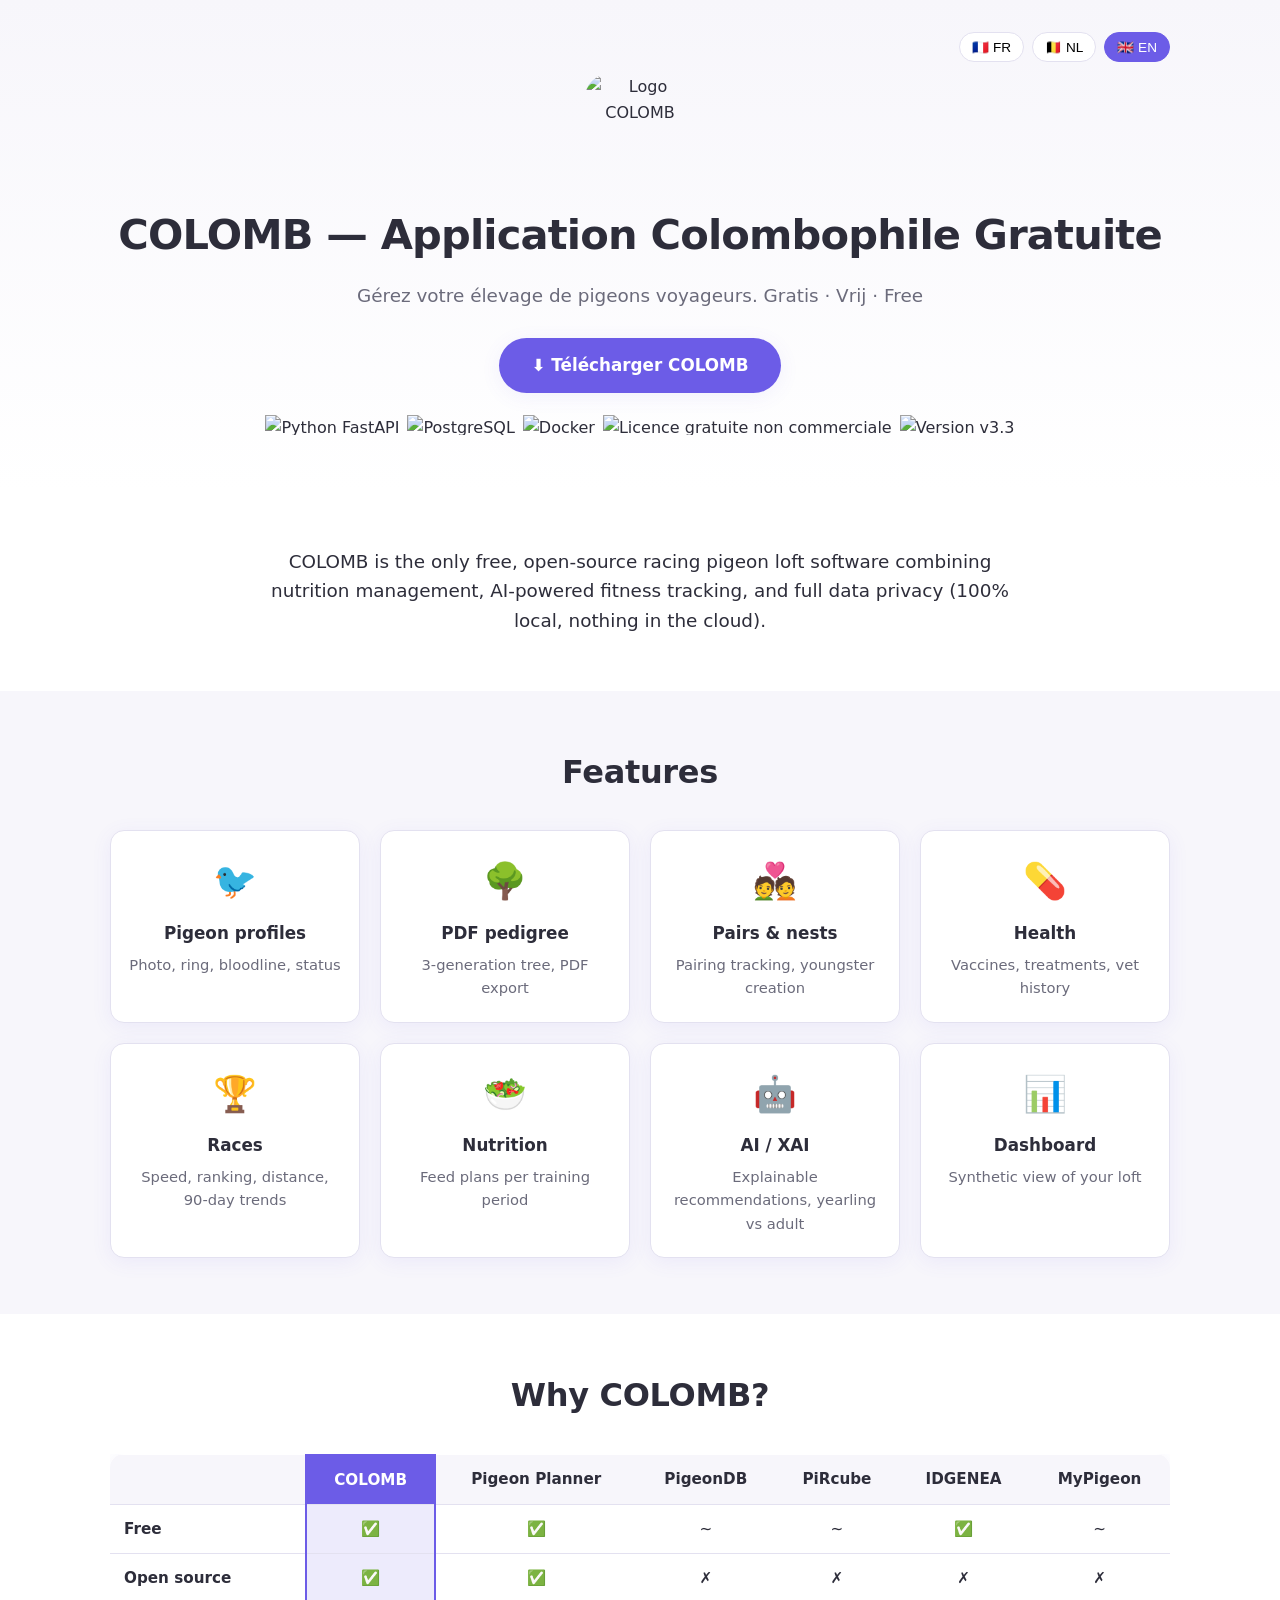
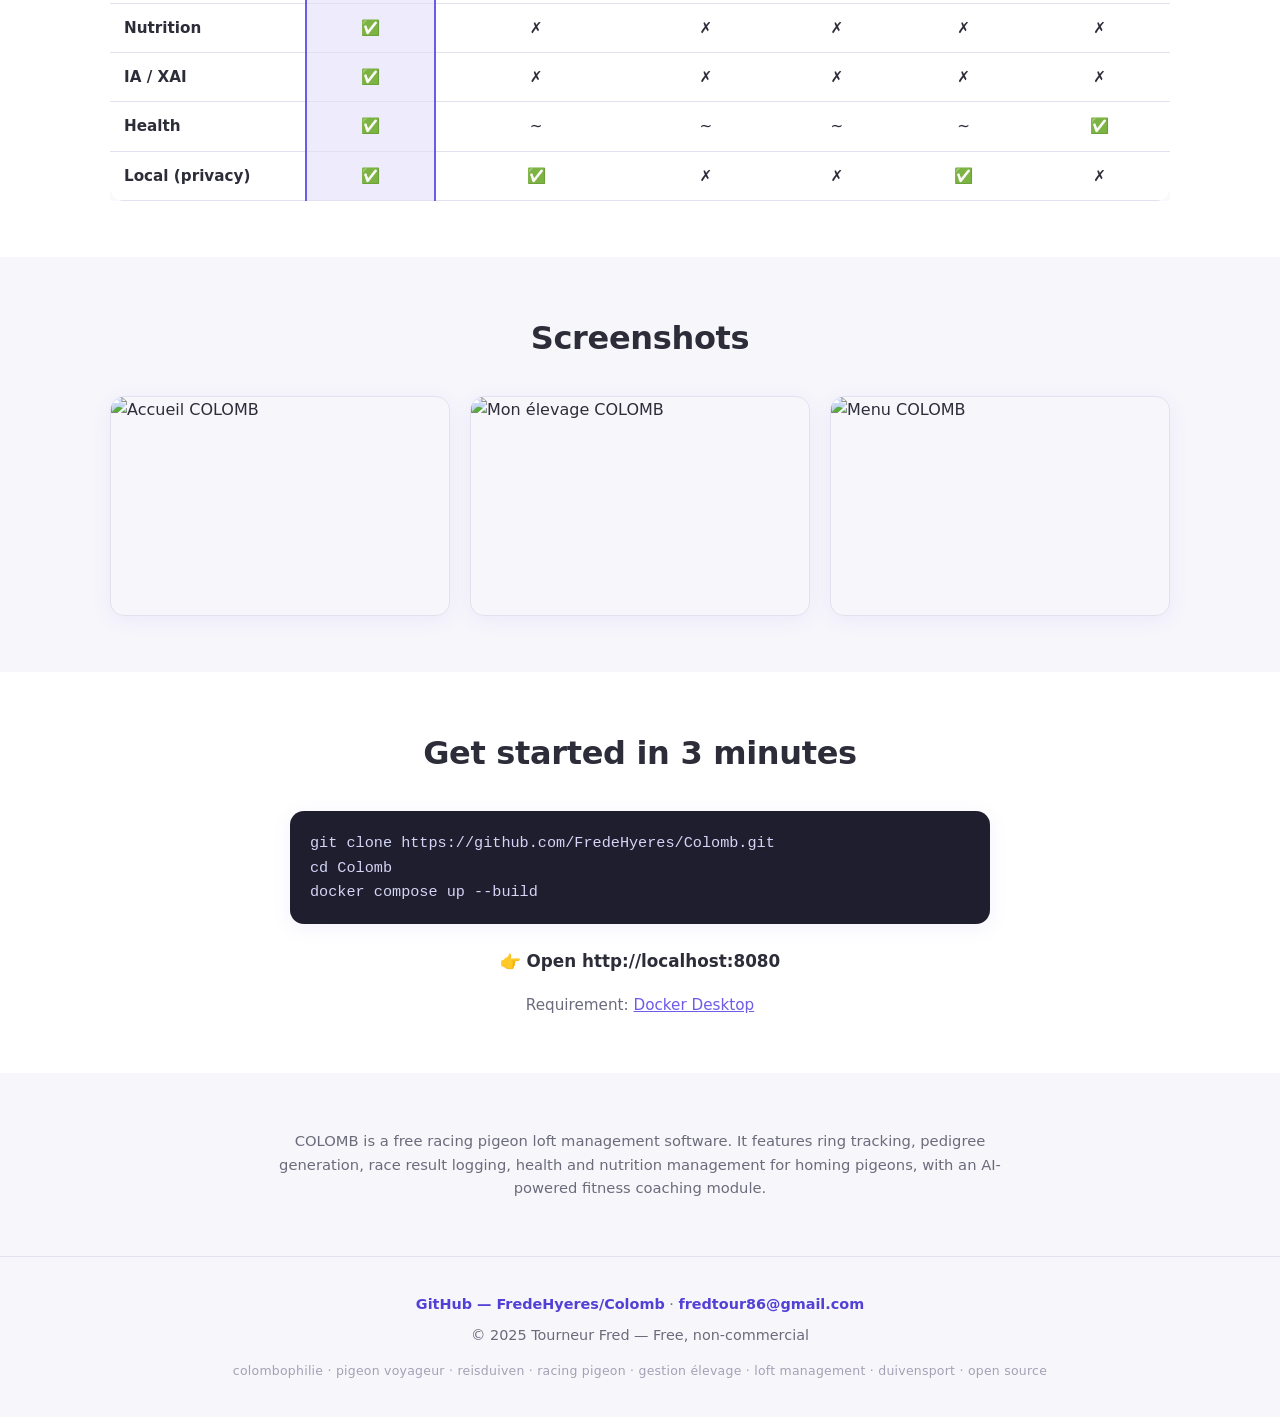
==== docs/index.html @ f49ac6cc "fix: renommer Docs/ en docs/ (requis par GitHub Pages, casse sensible)" ====
<!DOCTYPE html>
<html lang="fr">
<head>
  <meta charset="UTF-8">
  <meta name="viewport" content="width=device-width, initial-scale=1.0">
  <title>COLOMB — Logiciel Colombophile Gratuit | Racing Pigeon Software</title>
  <meta name="description" content="Application web gratuite et open source pour la gestion d'un élevage de pigeons voyageurs. Pedigree, concours, santé, nutrition, IA. Gratis reisduiven software. Free racing pigeon app.">
  <meta name="keywords" content="logiciel colombophile gratuit, application pigeon voyageur, gestion élevage colombophile, pedigree pigeon voyageur, reisduiven software gratis, duivensport applicatie, racing pigeon software free, homing pigeon loft management, open source pigeon">
  <meta name="author" content="Tourneur Fred">
  <meta property="og:title" content="COLOMB — Logiciel Colombophile Gratuit">
  <meta property="og:description" content="Gérez votre élevage de pigeons voyageurs. Gratuit, open source, 100% local.">
  <meta property="og:image" content="https://raw.githubusercontent.com/FredeHyeres/Colomb/main/Images/acceuil.PNG">
  <meta property="og:url" content="https://fredehyeres.github.io/Colomb">
  <meta name="twitter:card" content="summary_large_image">
  <link rel="canonical" href="https://fredehyeres.github.io/Colomb">
  <link rel="icon" type="image/png" href="https://raw.githubusercontent.com/FredeHyeres/Colomb/main/frontend/images/Logo_Colomb.png">

  <!-- Google Analytics -->
  <script async src="https://www.googletagmanager.com/gtag/js?id=G-7S18DSNEKV"></script>
  <script>
    window.dataLayer = window.dataLayer || [];
    function gtag(){dataLayer.push(arguments);}
    gtag('js', new Date());
    gtag('config', 'G-7S18DSNEKV');
  </script>

  <style>
    :root {
      --accent: #6c5ce7;
      --accent-dark: #5341d6;
      --bg: #ffffff;
      --bg-alt: #f7f6fb;
      --text: #2d2d3a;
      --text-muted: #6b6b7b;
      --border: #e3e1f0;
      --radius: 14px;
      --max-width: 1100px;
      --shadow: 0 4px 20px rgba(108, 92, 231, 0.08);
    }

    * { box-sizing: border-box; margin: 0; padding: 0; }

    html { scroll-behavior: smooth; }

    body {
      font-family: -apple-system, BlinkMacSystemFont, "Segoe UI", system-ui, "Helvetica Neue", Arial, sans-serif;
      color: var(--text);
      background: var(--bg);
      line-height: 1.6;
    }

    img { max-width: 100%; display: block; }

    a { color: var(--accent); }

    .container {
      max-width: var(--max-width);
      margin: 0 auto;
      padding: 0 20px;
    }

    /* ===== HEADER ===== */
    header.hero {
      background: linear-gradient(180deg, var(--bg-alt) 0%, var(--bg) 100%);
      padding: 32px 0 56px;
      text-align: center;
    }

    .top-bar {
      display: flex;
      justify-content: flex-end;
      align-items: center;
      max-width: var(--max-width);
      margin: 0 auto;
      padding: 0 20px;
    }

    .lang-switch {
      display: flex;
      gap: 8px;
    }

    .lang-switch button {
      border: 1px solid var(--border);
      background: #fff;
      border-radius: 999px;
      padding: 6px 12px;
      font-size: 0.85rem;
      cursor: pointer;
      transition: all .15s ease;
    }

    .lang-switch button:hover { border-color: var(--accent); }

    .lang-switch button.active {
      background: var(--accent);
      color: #fff;
      border-color: var(--accent);
    }

    .logo {
      width: 110px;
      height: 110px;
      object-fit: contain;
      margin: 12px auto 18px;
      border-radius: 24px;
    }

    h1 {
      font-size: clamp(1.8rem, 4vw, 2.6rem);
      font-weight: 800;
      letter-spacing: -0.02em;
    }

    .subtitle {
      margin-top: 12px;
      font-size: 1.15rem;
      color: var(--text-muted);
    }

    .cta {
      display: inline-block;
      margin-top: 28px;
      background: var(--accent);
      color: #fff;
      font-weight: 700;
      font-size: 1.05rem;
      padding: 14px 32px;
      border-radius: 999px;
      text-decoration: none;
      box-shadow: var(--shadow);
      transition: transform .15s ease, background .15s ease;
    }

    .cta:hover {
      background: var(--accent-dark);
      transform: translateY(-2px);
    }

    /* ===== BADGES ===== */
    .badges {
      display: flex;
      flex-wrap: wrap;
      justify-content: center;
      gap: 8px;
      margin-top: 22px;
    }

    .badges img { height: 20px; }

    /* ===== SECTIONS ===== */
    section {
      padding: 56px 0;
    }

    section.alt { background: var(--bg-alt); }

    h2 {
      font-size: clamp(1.5rem, 3vw, 2rem);
      font-weight: 800;
      text-align: center;
      margin-bottom: 32px;
      letter-spacing: -0.01em;
    }

    /* ===== ACCROCHE ===== */
    .pitch {
      max-width: 760px;
      margin: 0 auto;
      text-align: center;
      font-size: 1.15rem;
      color: var(--text);
    }

    .lang-block { display: none; }
    .lang-block.active { display: block; }
    .lang-inline { display: none; }
    .lang-inline.active { display: inline; }

    /* ===== FEATURES GRID ===== */
    .features {
      display: grid;
      grid-template-columns: repeat(4, 1fr);
      gap: 20px;
    }

    @media (max-width: 900px) {
      .features { grid-template-columns: repeat(2, 1fr); }
    }
    @media (max-width: 540px) {
      .features { grid-template-columns: 1fr; }
    }

    .feature-card {
      background: #fff;
      border: 1px solid var(--border);
      border-radius: var(--radius);
      padding: 22px 18px;
      text-align: center;
      box-shadow: var(--shadow);
      opacity: 0;
      transform: translateY(16px);
      transition: opacity .5s ease, transform .5s ease;
    }

    .feature-card.visible {
      opacity: 1;
      transform: translateY(0);
    }

    .feature-card .icon {
      font-size: 2.2rem;
      margin-bottom: 10px;
    }

    .feature-card h3 {
      font-size: 1.05rem;
      margin-bottom: 6px;
    }

    .feature-card p {
      font-size: 0.92rem;
      color: var(--text-muted);
    }

    /* ===== COMPARISON TABLE ===== */
    .table-wrap {
      overflow-x: auto;
    }

    table.compare {
      width: 100%;
      border-collapse: collapse;
      background: #fff;
      border-radius: var(--radius);
      overflow: hidden;
      min-width: 640px;
      box-shadow: var(--shadow);
    }

    table.compare th, table.compare td {
      padding: 12px 14px;
      text-align: center;
      border-bottom: 1px solid var(--border);
      font-size: 0.95rem;
    }

    table.compare th {
      background: var(--bg-alt);
      font-weight: 700;
    }

    table.compare td:first-child, table.compare th:first-child {
      text-align: left;
      font-weight: 600;
    }

    table.compare .colomb-col {
      background: rgba(108, 92, 231, 0.12);
      font-weight: 700;
      color: var(--accent-dark);
      border-left: 2px solid var(--accent);
      border-right: 2px solid var(--accent);
    }

    table.compare th.colomb-col {
      background: var(--accent);
      color: #fff;
      border-top: 2px solid var(--accent);
    }

    /* ===== SCREENSHOTS ===== */
    .gallery {
      display: grid;
      grid-template-columns: repeat(3, 1fr);
      gap: 20px;
    }

    @media (max-width: 760px) {
      .gallery { grid-template-columns: 1fr; }
    }

    .gallery img {
      border-radius: var(--radius);
      border: 1px solid var(--border);
      box-shadow: var(--shadow);
      cursor: zoom-in;
      transition: transform .2s ease;
      width: 100%;
      height: 220px;
      object-fit: cover;
    }

    .gallery img:hover { transform: scale(1.02); }

    /* Lightbox */
    .lightbox {
      display: none;
      position: fixed;
      inset: 0;
      background: rgba(20, 18, 36, 0.85);
      z-index: 1000;
      align-items: center;
      justify-content: center;
      padding: 20px;
      cursor: zoom-out;
    }

    .lightbox.open { display: flex; }

    .lightbox img {
      max-width: 100%;
      max-height: 90vh;
      border-radius: 8px;
      box-shadow: 0 10px 40px rgba(0,0,0,0.4);
    }

    /* ===== INSTALL ===== */
    .install-steps {
      max-width: 700px;
      margin: 0 auto;
      text-align: center;
    }

    pre.code-block {
      background: #1e1e2e;
      color: #d4d4f7;
      border-radius: var(--radius);
      padding: 20px;
      font-size: 0.95rem;
      overflow-x: auto;
      text-align: left;
      margin: 24px 0;
      box-shadow: var(--shadow);
    }

    pre.code-block code { font-family: "SFMono-Regular", Consolas, "Liberation Mono", Menlo, monospace; }

    .open-link {
      font-weight: 700;
      font-size: 1.05rem;
    }

    .prereq {
      margin-top: 18px;
      color: var(--text-muted);
      font-size: 0.95rem;
    }

    /* ===== SEO TEXT ===== */
    .seo-text {
      max-width: 760px;
      margin: 0 auto;
      font-size: 0.92rem;
      color: var(--text-muted);
      text-align: center;
    }

    /* ===== FOOTER ===== */
    footer {
      background: var(--bg-alt);
      border-top: 1px solid var(--border);
      padding: 36px 0;
      text-align: center;
      font-size: 0.9rem;
      color: var(--text-muted);
    }

    footer a { color: var(--accent-dark); text-decoration: none; font-weight: 600; }
    footer a:hover { text-decoration: underline; }

    .footer-tags {
      margin-top: 14px;
      font-size: 0.78rem;
      color: #a3a1b5;
      letter-spacing: 0.02em;
    }
  </style>
</head>
<body>

  <!-- ============ HEADER ============ -->
  <header class="hero">
    <div class="top-bar">
      <div class="lang-switch" role="group" aria-label="Language selector">
        <button type="button" data-lang="fr">🇫🇷 FR</button>
        <button type="button" data-lang="nl">🇧🇪 NL</button>
        <button type="button" data-lang="en">🇬🇧 EN</button>
      </div>
    </div>

    <div class="container">
      <img class="logo" src="https://raw.githubusercontent.com/FredeHyeres/Colomb/main/frontend/images/Logo_Colomb.png" alt="Logo COLOMB">
      <h1>COLOMB — Application Colombophile Gratuite</h1>
      <p class="subtitle">Gérez votre élevage de pigeons voyageurs. Gratis · Vrij · Free</p>

      <a class="cta" href="https://github.com/FredeHyeres/Colomb" target="_blank" rel="noopener">⬇ Télécharger COLOMB</a>

      <div class="badges">
        <img src="https://img.shields.io/badge/Python-FastAPI-blue?logo=python" alt="Python FastAPI">
        <img src="https://img.shields.io/badge/Database-PostgreSQL-336791?logo=postgresql" alt="PostgreSQL">
        <img src="https://img.shields.io/badge/Deploy-Docker-2496ED?logo=docker" alt="Docker">
        <img src="https://img.shields.io/badge/Licence-Gratuit%20%7C%20Non--commercial-lightgrey" alt="Licence gratuite non commerciale">
        <img src="https://img.shields.io/badge/Version-v3.3-success" alt="Version v3.3">
      </div>
    </div>
  </header>

  <!-- ============ ACCROCHE MULTILINGUE ============ -->
  <section>
    <div class="container">
      <div class="pitch">
        <p class="lang-block active" data-lang="fr">
          COLOMB est le seul logiciel colombophile gratuit et open source à intégrer la gestion de la nutrition,
          le suivi de condition sportive par intelligence artificielle, et la protection totale de vos données
          (100% local, rien dans le cloud).
        </p>
        <p class="lang-block" data-lang="nl">
          COLOMB is de enige gratis en open-source duivensport applicatie met voedingsbeheer, AI-conditiebewaking
          en volledige databescherming (100% lokaal, niets in de cloud).
        </p>
        <p class="lang-block" data-lang="en">
          COLOMB is the only free, open-source racing pigeon loft software combining nutrition management,
          AI-powered fitness tracking, and full data privacy (100% local, nothing in the cloud).
        </p>
      </div>
    </div>
  </section>

  <!-- ============ FONCTIONNALITÉS ============ -->
  <section class="alt">
    <div class="container">
      <h2>
        <span class="lang-inline active" data-lang="fr">Fonctionnalités</span>
        <span class="lang-inline" data-lang="nl">Functies</span>
        <span class="lang-inline" data-lang="en">Features</span>
      </h2>
      <div class="features">
        <div class="feature-card">
          <div class="icon">🐦</div>
          <h3>
            <span class="lang-inline active" data-lang="fr">Fiches pigeons</span>
            <span class="lang-inline" data-lang="nl">Duivenfiches</span>
            <span class="lang-inline" data-lang="en">Pigeon profiles</span>
          </h3>
          <p>
            <span class="lang-inline active" data-lang="fr">Photo, bague, lignée, statut</span>
            <span class="lang-inline" data-lang="nl">Foto, ring, lijn, status</span>
            <span class="lang-inline" data-lang="en">Photo, ring, bloodline, status</span>
          </p>
        </div>

        <div class="feature-card">
          <div class="icon">🌳</div>
          <h3>
            <span class="lang-inline active" data-lang="fr">Pedigree PDF</span>
            <span class="lang-inline" data-lang="nl">Stamboom PDF</span>
            <span class="lang-inline" data-lang="en">PDF pedigree</span>
          </h3>
          <p>
            <span class="lang-inline active" data-lang="fr">Arbre 3 générations, export PDF</span>
            <span class="lang-inline" data-lang="nl">Stamboom 3 generaties, PDF-export</span>
            <span class="lang-inline" data-lang="en">3-generation tree, PDF export</span>
          </p>
        </div>

        <div class="feature-card">
          <div class="icon">💑</div>
          <h3>
            <span class="lang-inline active" data-lang="fr">Couples &amp; nichées</span>
            <span class="lang-inline" data-lang="nl">Koppels &amp; nesten</span>
            <span class="lang-inline" data-lang="en">Pairs &amp; nests</span>
          </h3>
          <p>
            <span class="lang-inline active" data-lang="fr">Suivi accouplements, création des jeunes</span>
            <span class="lang-inline" data-lang="nl">Koppelopvolging, jongen aanmaken</span>
            <span class="lang-inline" data-lang="en">Pairing tracking, youngster creation</span>
          </p>
        </div>

        <div class="feature-card">
          <div class="icon">💊</div>
          <h3>
            <span class="lang-inline active" data-lang="fr">Santé</span>
            <span class="lang-inline" data-lang="nl">Gezondheid</span>
            <span class="lang-inline" data-lang="en">Health</span>
          </h3>
          <p>
            <span class="lang-inline active" data-lang="fr">Vaccins, traitements, historique véto</span>
            <span class="lang-inline" data-lang="nl">Vaccinaties, behandelingen, dierenartshistoriek</span>
            <span class="lang-inline" data-lang="en">Vaccines, treatments, vet history</span>
          </p>
        </div>

        <div class="feature-card">
          <div class="icon">🏆</div>
          <h3>
            <span class="lang-inline active" data-lang="fr">Concours</span>
            <span class="lang-inline" data-lang="nl">Wedvluchten</span>
            <span class="lang-inline" data-lang="en">Races</span>
          </h3>
          <p>
            <span class="lang-inline active" data-lang="fr">Vitesse, classement, distance, tendances 90j</span>
            <span class="lang-inline" data-lang="nl">Snelheid, klassement, afstand, trends 90d</span>
            <span class="lang-inline" data-lang="en">Speed, ranking, distance, 90-day trends</span>
          </p>
        </div>

        <div class="feature-card">
          <div class="icon">🥗</div>
          <h3>
            <span class="lang-inline active" data-lang="fr">Nutrition</span>
            <span class="lang-inline" data-lang="nl">Voeding</span>
            <span class="lang-inline" data-lang="en">Nutrition</span>
          </h3>
          <p>
            <span class="lang-inline active" data-lang="fr">Plans alimentaires par période sportive</span>
            <span class="lang-inline" data-lang="nl">Voedingsschema's per sportperiode</span>
            <span class="lang-inline" data-lang="en">Feed plans per training period</span>
          </p>
        </div>

        <div class="feature-card">
          <div class="icon">🤖</div>
          <h3>
            <span class="lang-inline active" data-lang="fr">IA / XAI</span>
            <span class="lang-inline" data-lang="nl">AI / XAI</span>
            <span class="lang-inline" data-lang="en">AI / XAI</span>
          </h3>
          <p>
            <span class="lang-inline active" data-lang="fr">Recommandations expliquées, yearling vs adulte</span>
            <span class="lang-inline" data-lang="nl">Uitlegbare aanbevelingen, jaarling vs volwassen</span>
            <span class="lang-inline" data-lang="en">Explainable recommendations, yearling vs adult</span>
          </p>
        </div>

        <div class="feature-card">
          <div class="icon">📊</div>
          <h3>
            <span class="lang-inline active" data-lang="fr">Dashboard</span>
            <span class="lang-inline" data-lang="nl">Dashboard</span>
            <span class="lang-inline" data-lang="en">Dashboard</span>
          </h3>
          <p>
            <span class="lang-inline active" data-lang="fr">Vue synthétique de l'élevage</span>
            <span class="lang-inline" data-lang="nl">Overzicht van uw duiventil</span>
            <span class="lang-inline" data-lang="en">Synthetic view of your loft</span>
          </p>
        </div>
      </div>
    </div>
  </section>

  <!-- ============ TABLEAU COMPARATIF ============ -->
  <section>
    <div class="container">
      <h2>
        <span class="lang-inline active" data-lang="fr">Pourquoi COLOMB ?</span>
        <span class="lang-inline" data-lang="nl">Waarom COLOMB?</span>
        <span class="lang-inline" data-lang="en">Why COLOMB?</span>
      </h2>
      <div class="table-wrap">
        <table class="compare">
          <thead>
            <tr>
              <th></th>
              <th class="colomb-col">COLOMB</th>
              <th>Pigeon Planner</th>
              <th>PigeonDB</th>
              <th>PiRcube</th>
              <th>IDGENEA</th>
              <th>MyPigeon</th>
            </tr>
          </thead>
          <tbody>
            <tr>
              <td>
                <span class="lang-inline active" data-lang="fr">Gratuit</span>
                <span class="lang-inline" data-lang="nl">Gratis</span>
                <span class="lang-inline" data-lang="en">Free</span>
              </td>
              <td class="colomb-col">✅</td><td>✅</td><td>~</td><td>~</td><td>✅</td><td>~</td>
            </tr>
            <tr>
              <td>
                <span class="lang-inline active" data-lang="fr">Open source</span>
                <span class="lang-inline" data-lang="nl">Open source</span>
                <span class="lang-inline" data-lang="en">Open source</span>
              </td>
              <td class="colomb-col">✅</td><td>✅</td><td>✗</td><td>✗</td><td>✗</td><td>✗</td>
            </tr>
            <tr>
              <td>
                <span class="lang-inline active" data-lang="fr">Nutrition</span>
                <span class="lang-inline" data-lang="nl">Voeding</span>
                <span class="lang-inline" data-lang="en">Nutrition</span>
              </td>
              <td class="colomb-col">✅</td><td>✗</td><td>✗</td><td>✗</td><td>✗</td><td>✗</td>
            </tr>
            <tr>
              <td>IA / XAI</td>
              <td class="colomb-col">✅</td><td>✗</td><td>✗</td><td>✗</td><td>✗</td><td>✗</td>
            </tr>
            <tr>
              <td>
                <span class="lang-inline active" data-lang="fr">Santé</span>
                <span class="lang-inline" data-lang="nl">Gezondheid</span>
                <span class="lang-inline" data-lang="en">Health</span>
              </td>
              <td class="colomb-col">✅</td><td>~</td><td>~</td><td>~</td><td>~</td><td>✅</td>
            </tr>
            <tr>
              <td>
                <span class="lang-inline active" data-lang="fr">Local (vie privée)</span>
                <span class="lang-inline" data-lang="nl">Lokaal (privacy)</span>
                <span class="lang-inline" data-lang="en">Local (privacy)</span>
              </td>
              <td class="colomb-col">✅</td><td>✅</td><td>✗</td><td>✗</td><td>✅</td><td>✗</td>
            </tr>
          </tbody>
        </table>
      </div>
    </div>
  </section>

  <!-- ============ CAPTURES D'ÉCRAN ============ -->
  <section class="alt">
    <div class="container">
      <h2>
        <span class="lang-inline active" data-lang="fr">Captures d'écran</span>
        <span class="lang-inline" data-lang="nl">Schermafbeeldingen</span>
        <span class="lang-inline" data-lang="en">Screenshots</span>
      </h2>
      <div class="gallery">
        <img src="https://raw.githubusercontent.com/FredeHyeres/Colomb/main/Images/acceuil.PNG" alt="Accueil COLOMB" loading="lazy">
        <img src="https://raw.githubusercontent.com/FredeHyeres/Colomb/main/Images/mon_elevage.PNG" alt="Mon élevage COLOMB" loading="lazy">
        <img src="https://raw.githubusercontent.com/FredeHyeres/Colomb/main/Images/Menu.PNG" alt="Menu COLOMB" loading="lazy">
      </div>
    </div>
  </section>

  <div class="lightbox" id="lightbox">
    <img id="lightbox-img" src="" alt="Aperçu agrandi">
  </div>

  <!-- ============ INSTALLATION ============ -->
  <section>
    <div class="container">
      <h2>
        <span class="lang-inline active" data-lang="fr">Démarrer en 3 minutes</span>
        <span class="lang-inline" data-lang="nl">Start in 3 minuten</span>
        <span class="lang-inline" data-lang="en">Get started in 3 minutes</span>
      </h2>
      <div class="install-steps">
        <pre class="code-block"><code>git clone https://github.com/FredeHyeres/Colomb.git
cd Colomb
docker compose up --build</code></pre>

        <p class="open-link">
          <span class="lang-inline active" data-lang="fr">👉 Ouvrez http://localhost:8080</span>
          <span class="lang-inline" data-lang="nl">👉 Open http://localhost:8080</span>
          <span class="lang-inline" data-lang="en">👉 Open http://localhost:8080</span>
        </p>

        <p class="prereq">
          <span class="lang-inline active" data-lang="fr">Prérequis :</span>
          <span class="lang-inline" data-lang="nl">Vereiste:</span>
          <span class="lang-inline" data-lang="en">Requirement:</span>
          <a href="https://www.docker.com/products/docker-desktop/" target="_blank" rel="noopener">Docker Desktop</a>
        </p>
      </div>
    </div>
  </section>

  <!-- ============ SECTION SEO ============ -->
  <section class="alt">
    <div class="container">
      <p class="seo-text lang-block active" data-lang="fr">
        COLOMB est un logiciel colombophile gratuit pour la gestion d'un élevage de pigeons voyageurs.
        Il permet le suivi des bagues, la création de pedigrees, le suivi des concours colombophiles,
        la gestion de la santé et de la nutrition des pigeons voyageurs, avec un assistant intelligent
        de condition sportive.
      </p>
      <p class="seo-text lang-block" data-lang="nl">
        COLOMB is een gratis reisduiven beheerprogramma voor het beheer van een duiventil. Het biedt
        baguebeheer, stamboomgeneratie, wedvluchtopvolging, gezondheidsbeheer en voedingsplanning voor
        reisduiven, met een intelligente conditiebegeleiding.
      </p>
      <p class="seo-text lang-block" data-lang="en">
        COLOMB is a free racing pigeon loft management software. It features ring tracking, pedigree
        generation, race result logging, health and nutrition management for homing pigeons, with an
        AI-powered fitness coaching module.
      </p>
    </div>
  </section>

  <!-- ============ FOOTER ============ -->
  <footer>
    <div class="container">
      <p>
        <a href="https://github.com/FredeHyeres/Colomb" target="_blank" rel="noopener">GitHub — FredeHyeres/Colomb</a>
        ·
        <a href="mailto:fredtour86@gmail.com">fredtour86@gmail.com</a>
      </p>
      <p style="margin-top:8px;">© 2025 Tourneur Fred —
        <span class="lang-inline active" data-lang="fr">Gratuit, non commercial</span>
        <span class="lang-inline" data-lang="nl">Gratis, niet-commercieel</span>
        <span class="lang-inline" data-lang="en">Free, non-commercial</span>
      </p>
      <p class="footer-tags">
        colombophilie · pigeon voyageur · reisduiven · racing pigeon · gestion élevage · loft management · duivensport · open source
      </p>
    </div>
  </footer>

  <script>
    (function () {
      var STORAGE_KEY = 'colomb-lang';
      var supported = ['fr', 'nl', 'en'];

      function applyLang(lang) {
        if (supported.indexOf(lang) === -1) lang = 'fr';

        document.querySelectorAll('.lang-block, .lang-inline').forEach(function (el) {
          if (el.getAttribute('data-lang') === lang) {
            el.classList.add('active');
          } else {
            el.classList.remove('active');
          }
        });

        document.querySelectorAll('.lang-switch button').forEach(function (btn) {
          btn.classList.toggle('active', btn.getAttribute('data-lang') === lang);
        });

        document.documentElement.setAttribute('lang', lang);
      }

      function initLang() {
        var saved = localStorage.getItem(STORAGE_KEY);
        var browserLang = (navigator.language || 'fr').slice(0, 2);
        var lang = saved || (supported.indexOf(browserLang) !== -1 ? browserLang : 'fr');
        applyLang(lang);
      }

      document.querySelectorAll('.lang-switch button').forEach(function (btn) {
        btn.addEventListener('click', function () {
          var lang = btn.getAttribute('data-lang');
          localStorage.setItem(STORAGE_KEY, lang);
          applyLang(lang);
        });
      });

      initLang();

      // Lightbox
      var lightbox = document.getElementById('lightbox');
      var lightboxImg = document.getElementById('lightbox-img');

      document.querySelectorAll('.gallery img').forEach(function (img) {
        img.addEventListener('click', function () {
          lightboxImg.src = img.src;
          lightboxImg.alt = img.alt;
          lightbox.classList.add('open');
        });
      });

      lightbox.addEventListener('click', function () {
        lightbox.classList.remove('open');
        lightboxImg.src = '';
      });

      // Fade-in on scroll
      var observer = new IntersectionObserver(function (entries) {
        entries.forEach(function (entry) {
          if (entry.isIntersecting) {
            entry.target.classList.add('visible');
            observer.unobserve(entry.target);
          }
        });
      }, { threshold: 0.15 });

      document.querySelectorAll('.feature-card').forEach(function (card) {
        observer.observe(card);
      });
    })();
  </script>
</body>
</html>
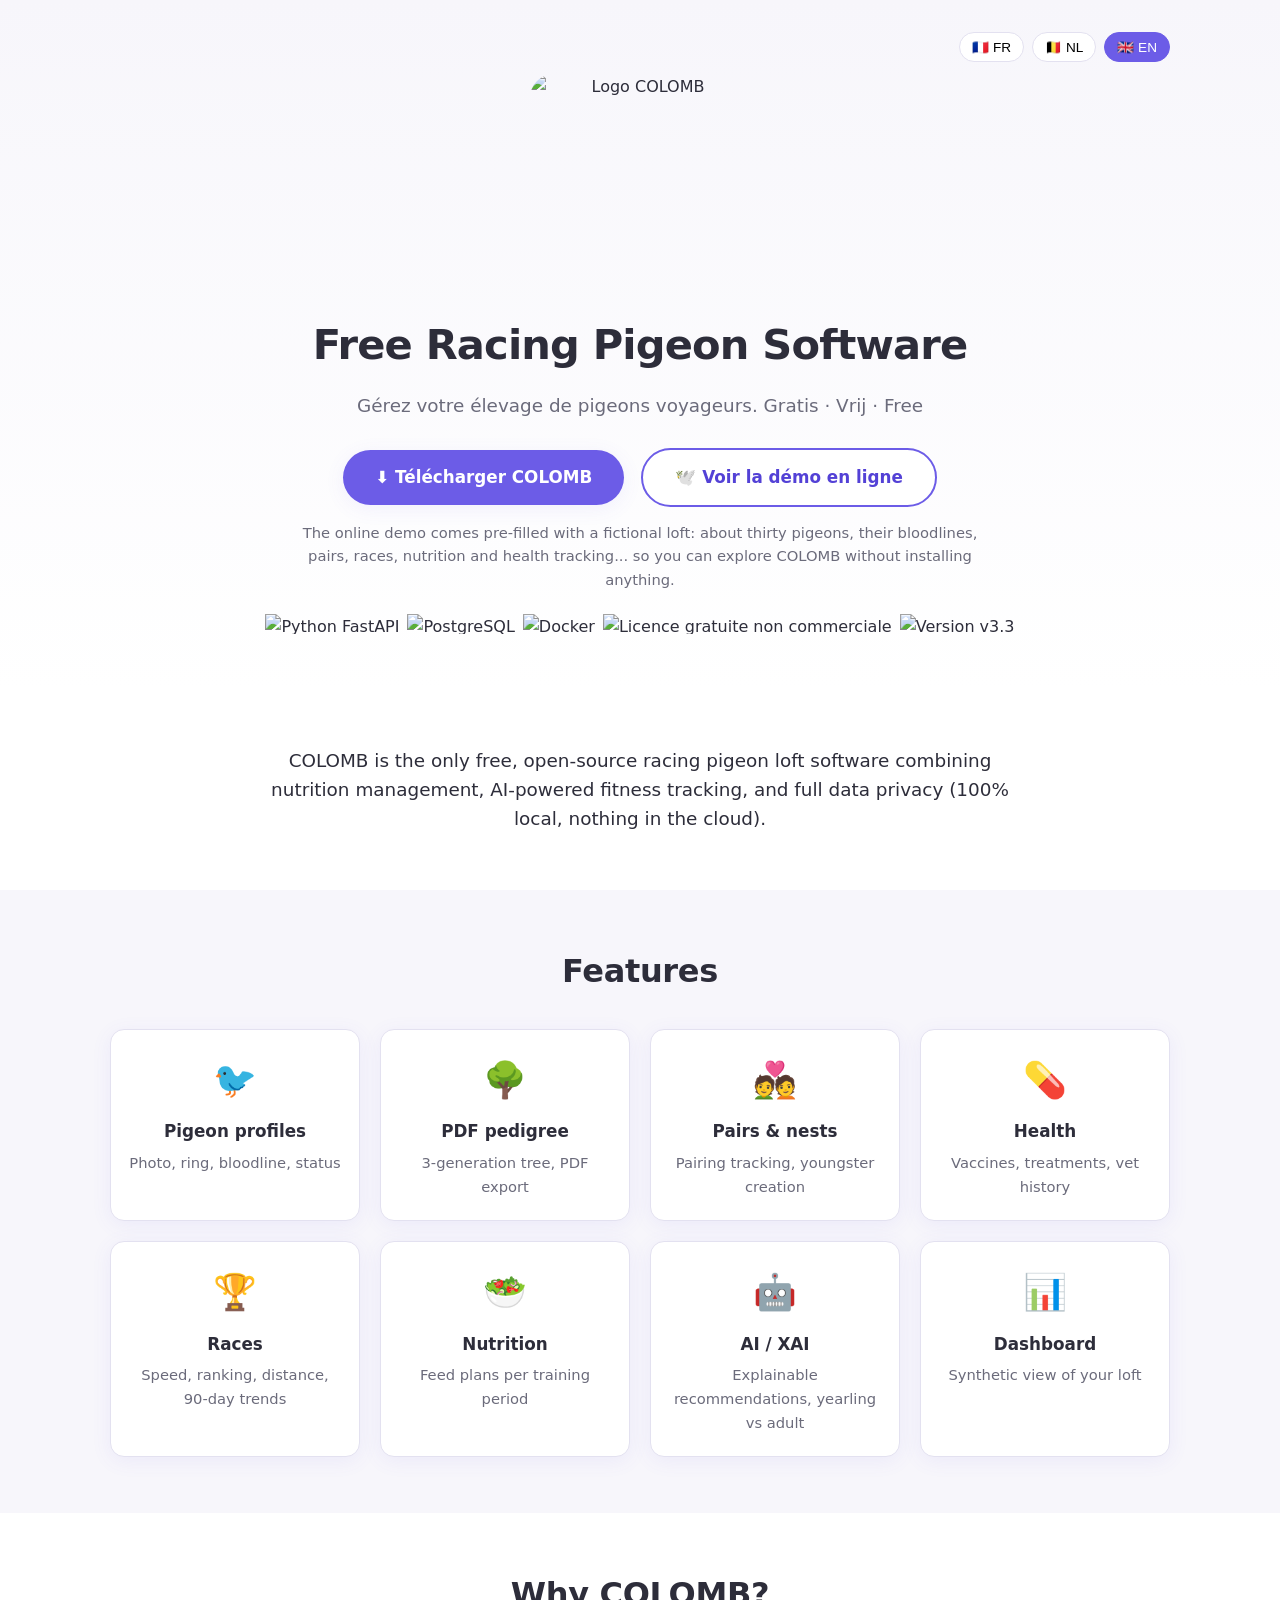
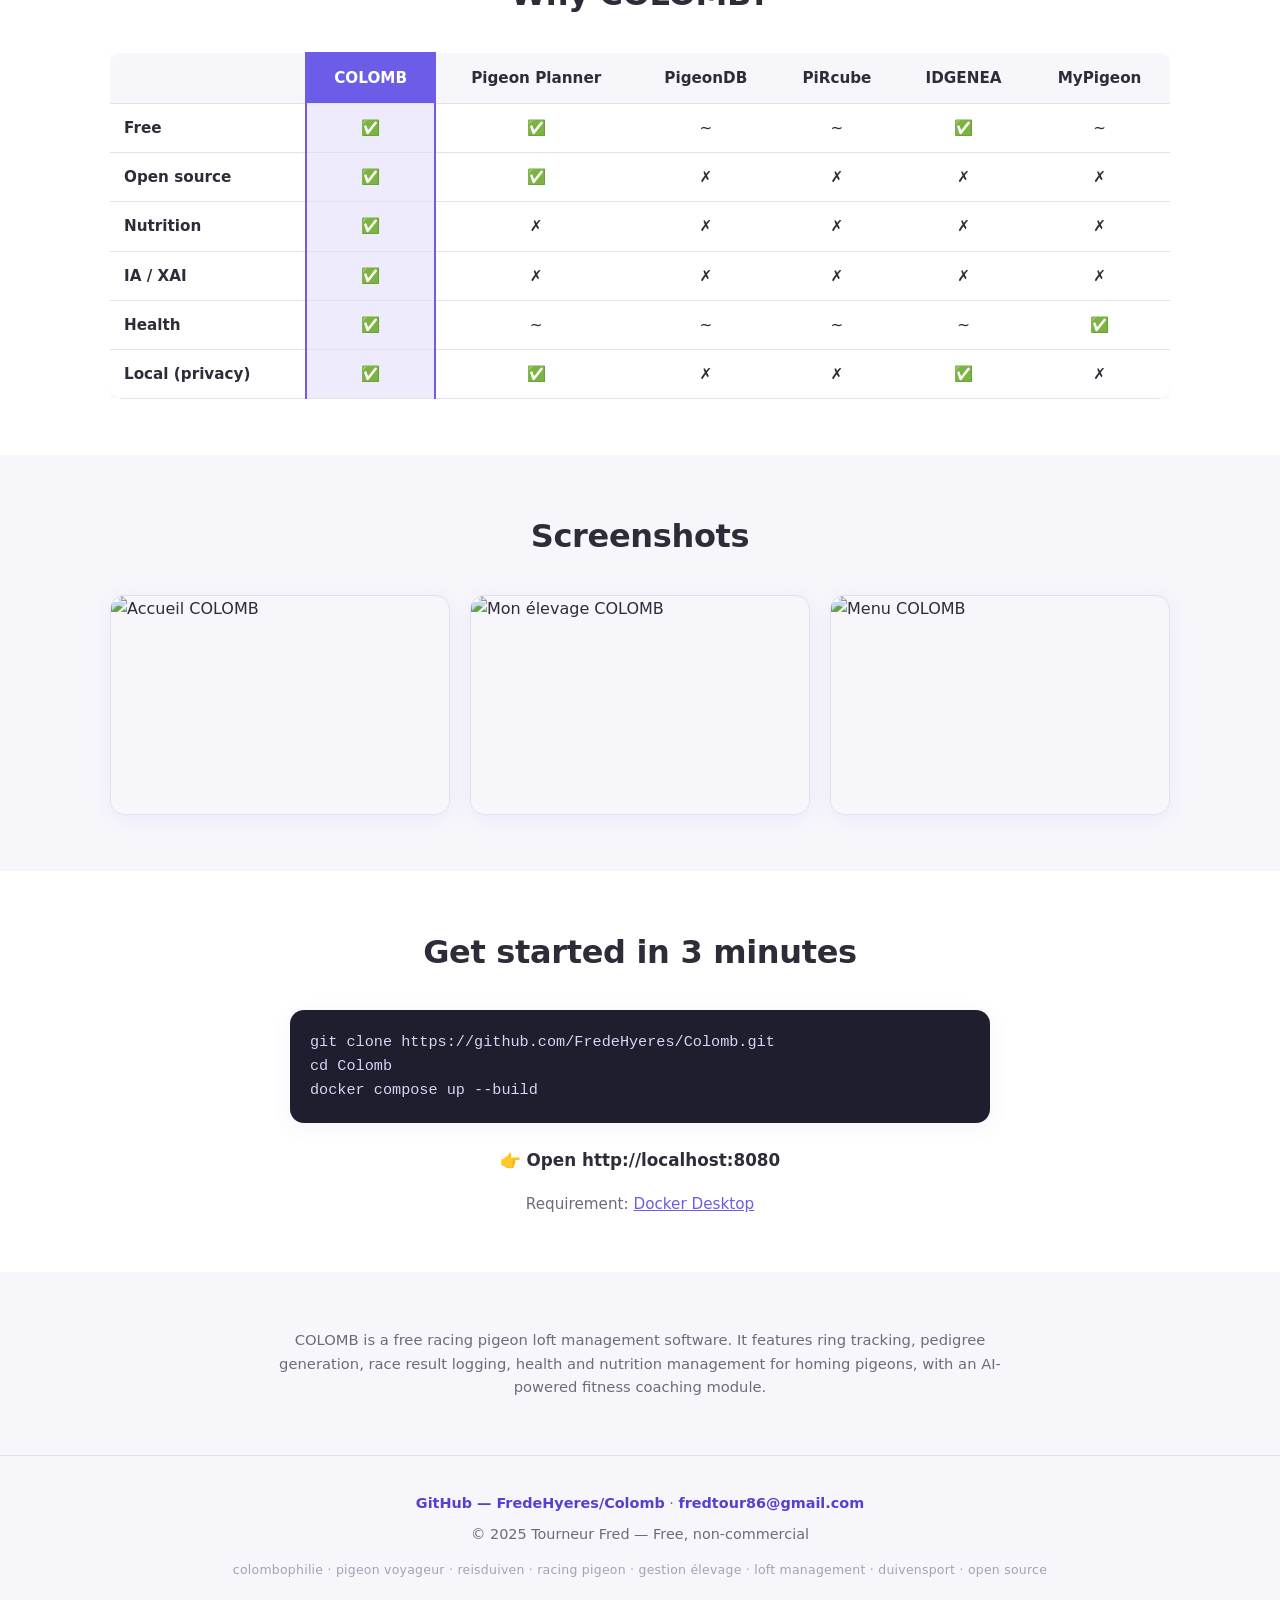
==== commit 929ddf86: "feat(landing): ajoute lien vers la demo en ligne et retravaille le header - bouton vers colomb-produ" ====
--- a/docs/index.html
+++ b/docs/index.html
@@ -99,8 +99,8 @@
     }
 
     .logo {
-      width: 110px;
-      height: 110px;
+      width: 220px;
+      height: 220px;
       object-fit: contain;
       margin: 12px auto 18px;
       border-radius: 24px;
@@ -137,6 +137,33 @@
       transform: translateY(-2px);
     }
 
+    .cta-secondary {
+      display: inline-block;
+      margin-top: 28px;
+      margin-left: 12px;
+      background: #fff;
+      color: var(--accent-dark);
+      font-weight: 700;
+      font-size: 1.05rem;
+      padding: 14px 32px;
+      border-radius: 999px;
+      text-decoration: none;
+      border: 2px solid var(--accent);
+      transition: transform .15s ease, background .15s ease;
+    }
+
+    .cta-secondary:hover {
+      background: var(--bg-alt);
+      transform: translateY(-2px);
+    }
+
+    .demo-note {
+      max-width: 700px;
+      margin: 14px auto 0;
+      font-size: 0.92rem;
+      color: var(--text-muted);
+    }
+
     /* ===== BADGES ===== */
     .badges {
       display: flex;
@@ -391,10 +418,30 @@
 
     <div class="container">
       <img class="logo" src="https://raw.githubusercontent.com/FredeHyeres/Colomb/main/frontend/images/Logo_Colomb.png" alt="Logo COLOMB">
-      <h1>COLOMB — Application Colombophile Gratuite</h1>
+      <h1>
+        <span class="lang-inline active" data-lang="fr">Application Colombophile Gratuite</span>
+        <span class="lang-inline" data-lang="nl">Gratis Duivensport Applicatie</span>
+        <span class="lang-inline" data-lang="en">Free Racing Pigeon Software</span>
+      </h1>
       <p class="subtitle">Gérez votre élevage de pigeons voyageurs. Gratis · Vrij · Free</p>
 
-      <a class="cta" href="https://github.com/FredeHyeres/Colomb" target="_blank" rel="noopener">⬇ Télécharger COLOMB</a>
+      <a class="cta" href="https://github.com/FredeHyeres/Colomb/archive/refs/heads/main.zip" rel="noopener">⬇ Télécharger COLOMB</a>
+      <a class="cta-secondary" href="https://colomb-production.up.railway.app" target="_blank" rel="noopener">🕊️ Voir la démo en ligne</a>
+
+      <p class="demo-note">
+        <span class="lang-block active" data-lang="fr">
+          La démo en ligne contient un élevage fictif déjà rempli : une trentaine de pigeons, leurs lignées,
+          des couples, des concours, le suivi nutrition et santé... pour découvrir COLOMB sans rien installer.
+        </span>
+        <span class="lang-block" data-lang="nl">
+          De online demo bevat een fictieve duiventil die al is ingevuld: een dertigtal duiven, hun lijnen,
+          koppels, wedvluchten, voeding en gezondheidsopvolging... om COLOMB te ontdekken zonder te installeren.
+        </span>
+        <span class="lang-block" data-lang="en">
+          The online demo comes pre-filled with a fictional loft: about thirty pigeons, their bloodlines,
+          pairs, races, nutrition and health tracking... so you can explore COLOMB without installing anything.
+        </span>
+      </p>
 
       <div class="badges">
         <img src="https://img.shields.io/badge/Python-FastAPI-blue?logo=python" alt="Python FastAPI">
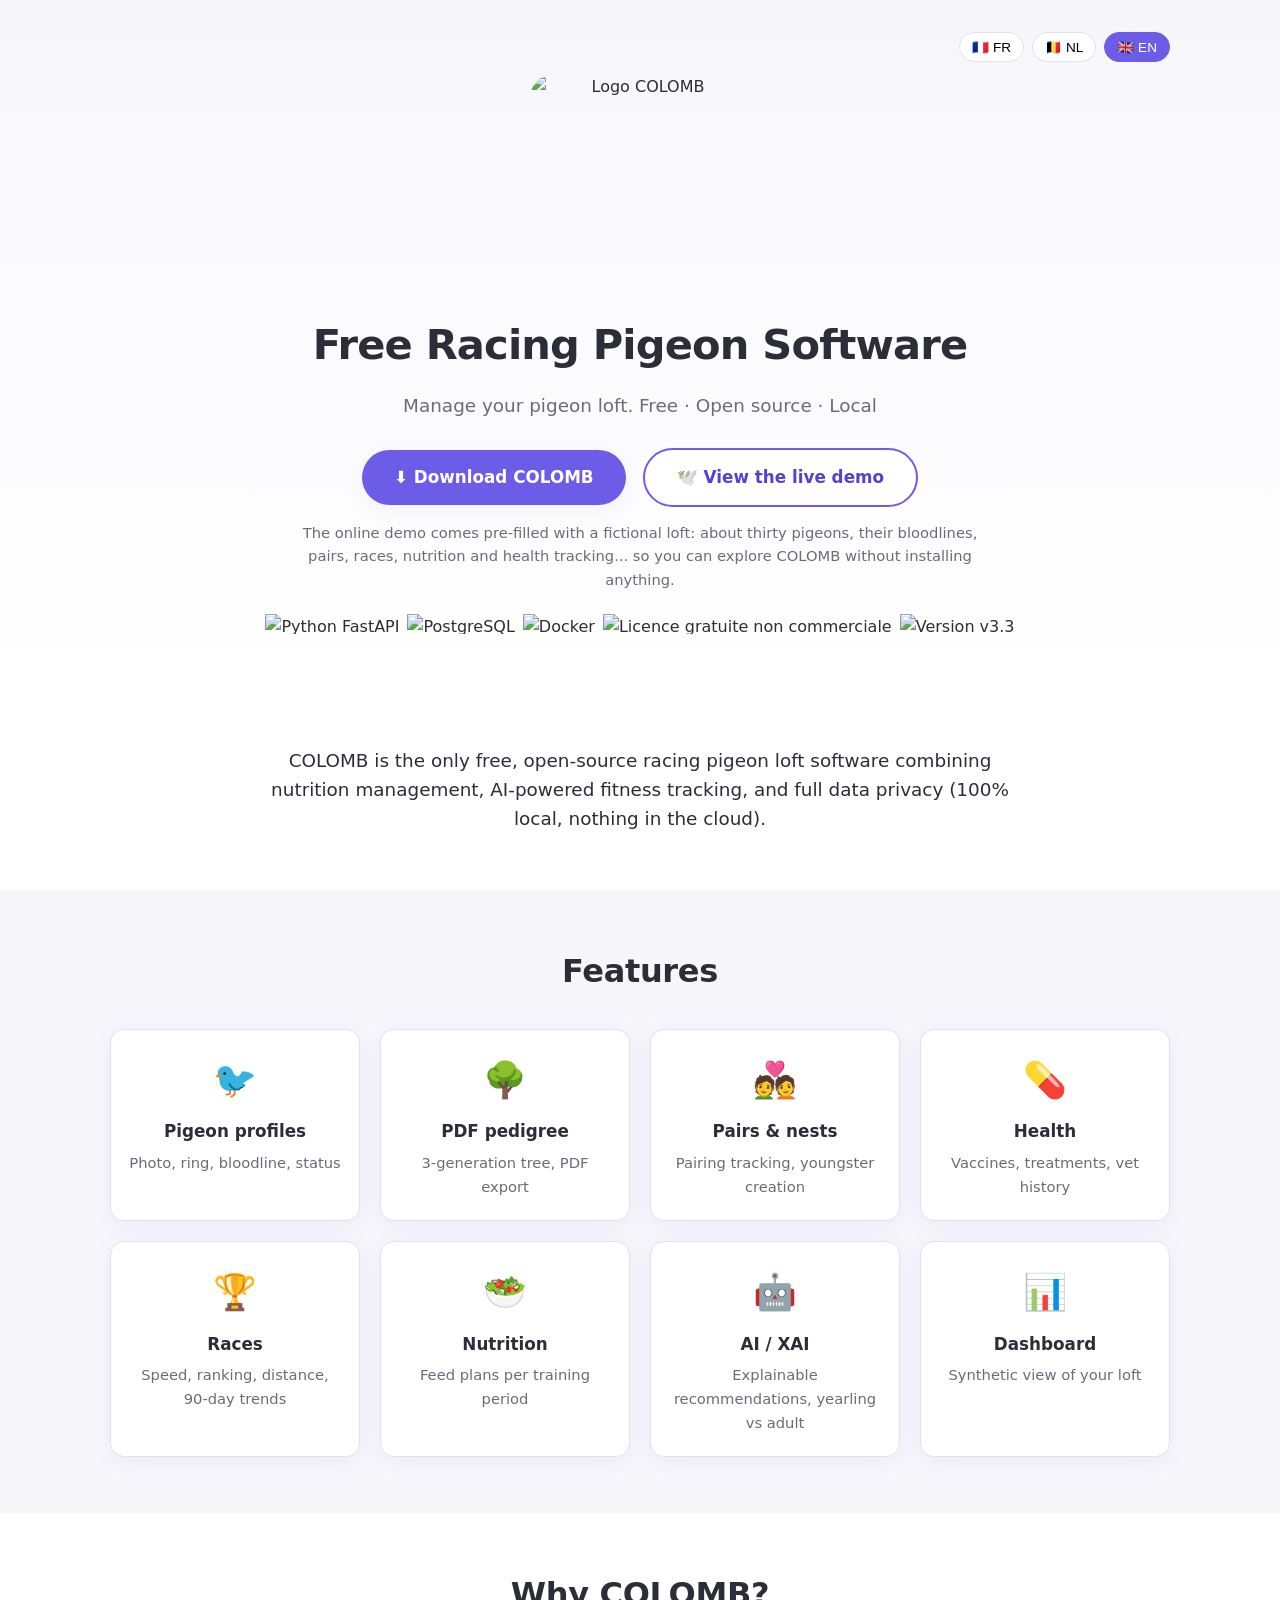
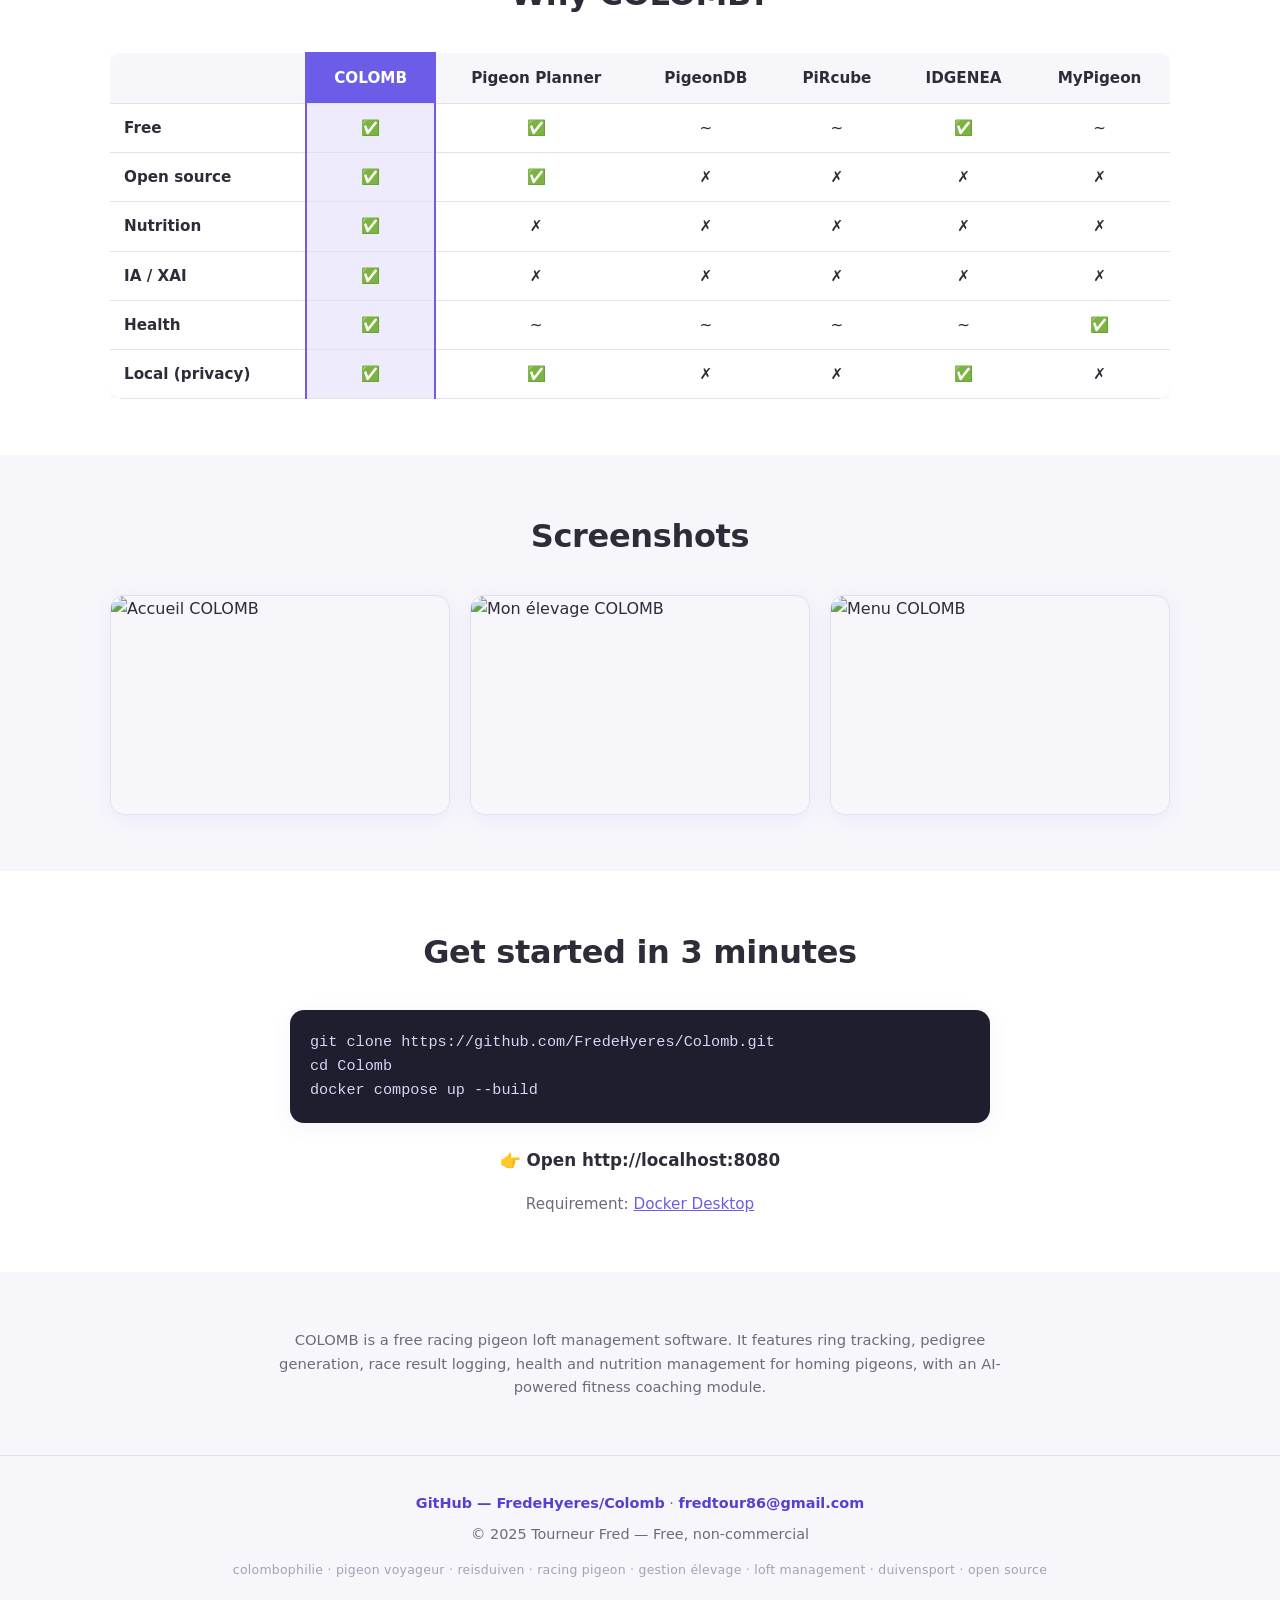
==== commit cedeb609: "fix(landing): traduit le sous-titre et les boutons CTA selon la langue" ====
--- a/docs/index.html
+++ b/docs/index.html
@@ -423,10 +423,22 @@
         <span class="lang-inline" data-lang="nl">Gratis Duivensport Applicatie</span>
         <span class="lang-inline" data-lang="en">Free Racing Pigeon Software</span>
       </h1>
-      <p class="subtitle">Gérez votre élevage de pigeons voyageurs. Gratis · Vrij · Free</p>
-
-      <a class="cta" href="https://github.com/FredeHyeres/Colomb/archive/refs/heads/main.zip" rel="noopener">⬇ Télécharger COLOMB</a>
-      <a class="cta-secondary" href="https://colomb-production.up.railway.app" target="_blank" rel="noopener">🕊️ Voir la démo en ligne</a>
+      <p class="subtitle">
+        <span class="lang-inline active" data-lang="fr">Gérez votre élevage de pigeons voyageurs. Gratuit · Open source · Local</span>
+        <span class="lang-inline" data-lang="nl">Beheer uw duiventil. Gratis · Open source · Lokaal</span>
+        <span class="lang-inline" data-lang="en">Manage your pigeon loft. Free · Open source · Local</span>
+      </p>
+
+      <a class="cta" href="https://github.com/FredeHyeres/Colomb/archive/refs/heads/main.zip" rel="noopener">
+        <span class="lang-inline active" data-lang="fr">⬇ Télécharger COLOMB</span>
+        <span class="lang-inline" data-lang="nl">⬇ COLOMB downloaden</span>
+        <span class="lang-inline" data-lang="en">⬇ Download COLOMB</span>
+      </a>
+      <a class="cta-secondary" href="https://colomb-production.up.railway.app" target="_blank" rel="noopener">
+        <span class="lang-inline active" data-lang="fr">🕊️ Voir la démo en ligne</span>
+        <span class="lang-inline" data-lang="nl">🕊️ Bekijk de online demo</span>
+        <span class="lang-inline" data-lang="en">🕊️ View the live demo</span>
+      </a>
 
       <p class="demo-note">
         <span class="lang-block active" data-lang="fr">
